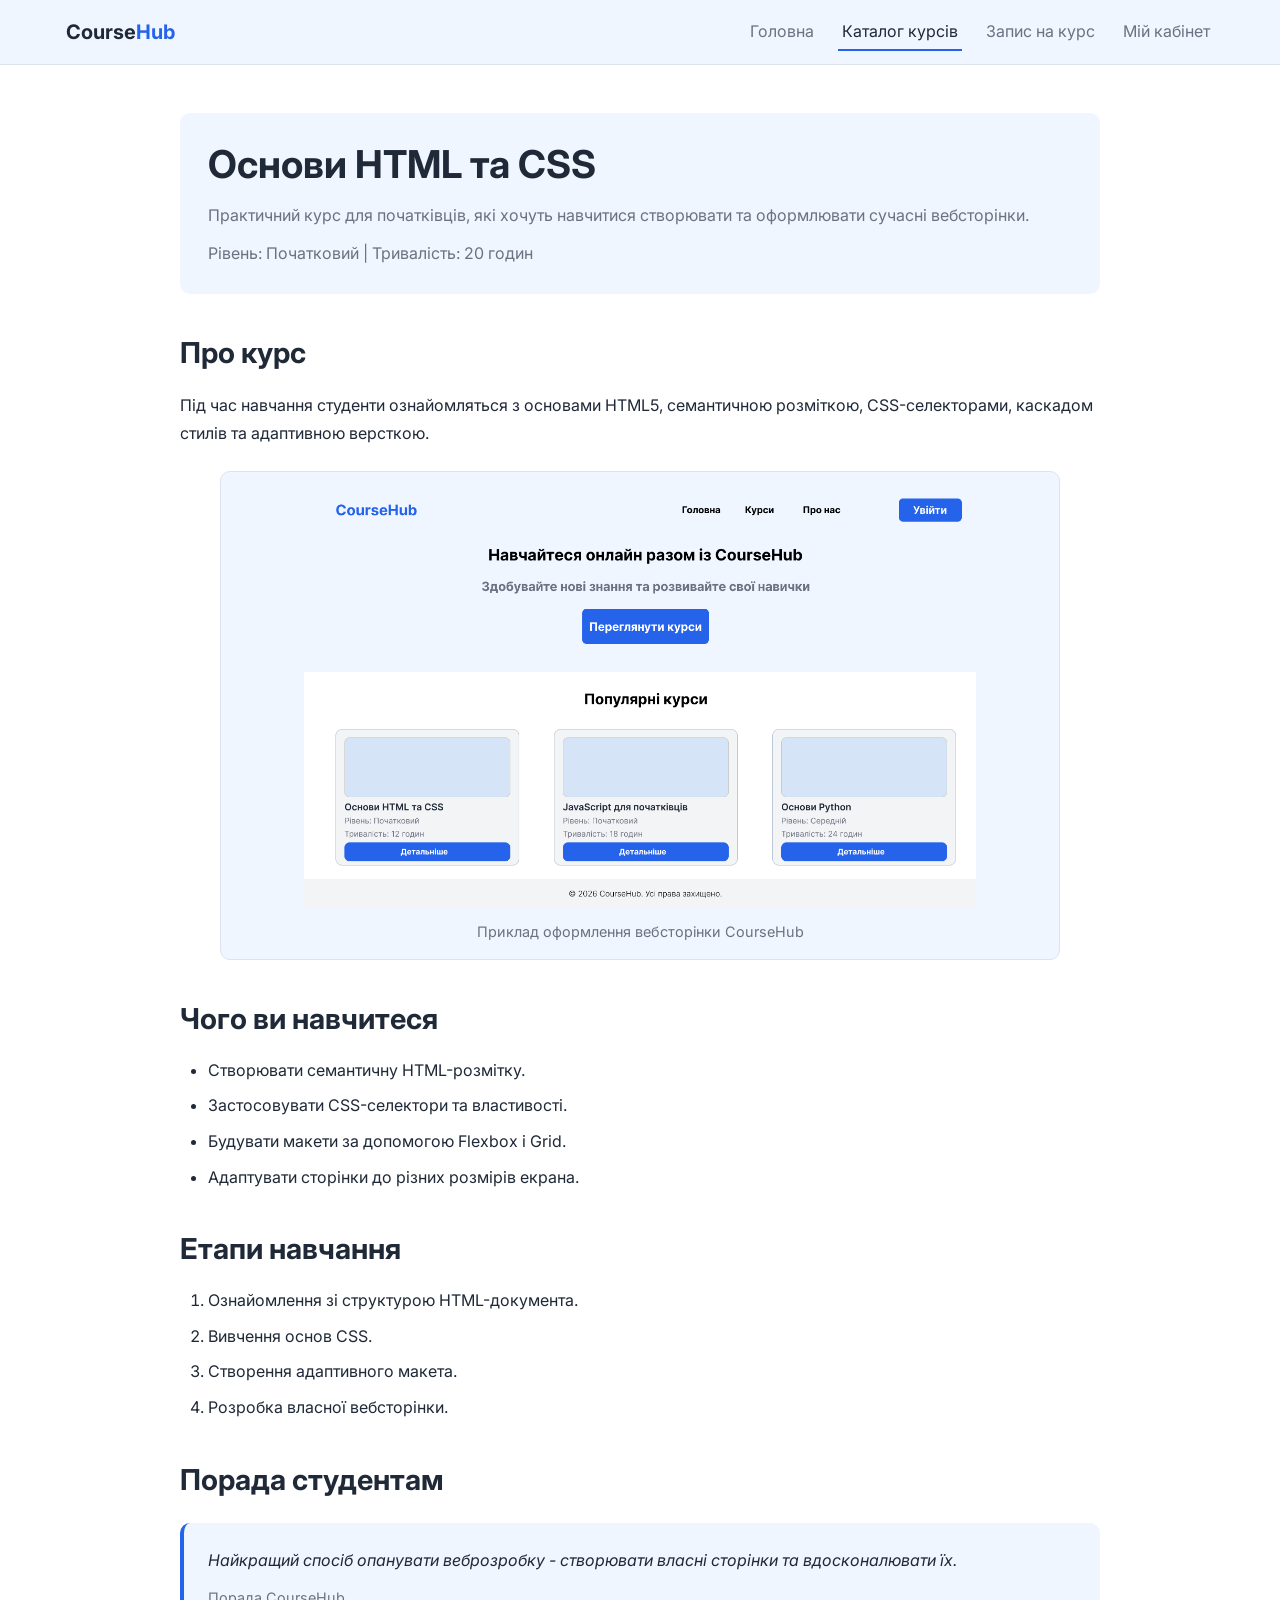
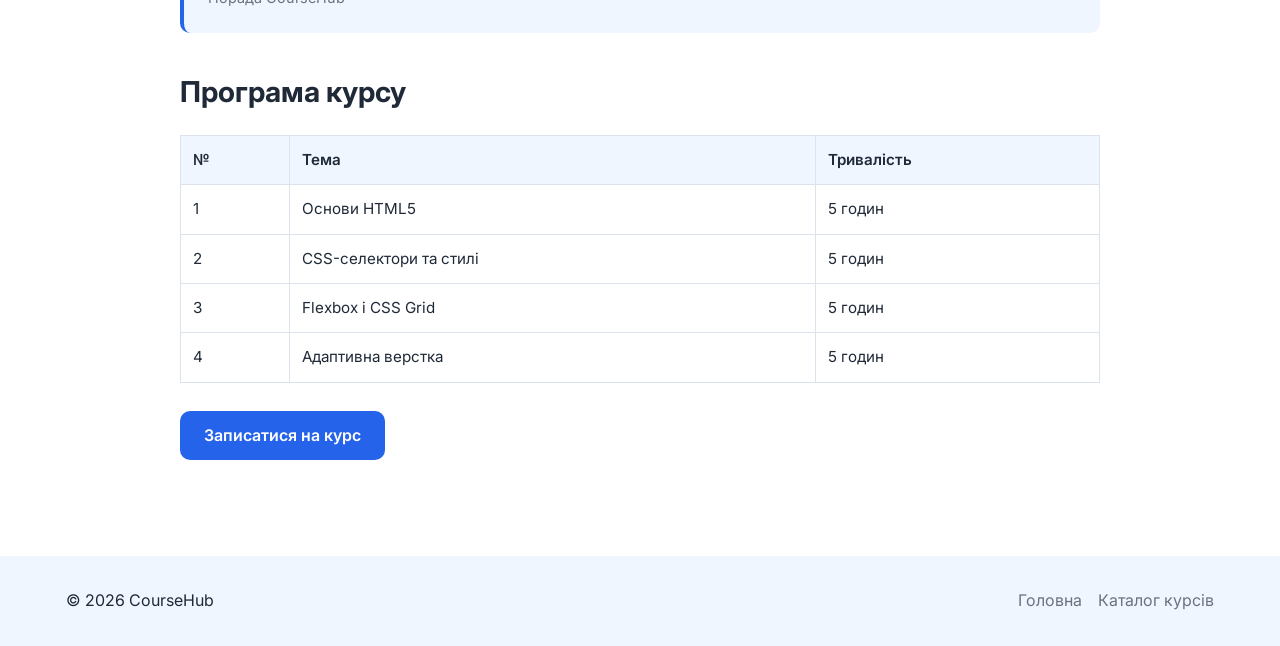
==== src/pages/course.html @ e133f470 "lab03: complete individual assignment" ====
<!DOCTYPE html>
<html lang="uk">
<head>
    <meta charset="UTF-8">
    <meta name="viewport" content="width=device-width, initial-scale=1">
    <title>Основи HTML та CSS - CourseHub</title>
    <link rel="stylesheet" href="../css/style.css">
</head>
<body>
    <header class="header">
        <div class="container header__inner">
            <a class="logo" href="../index.html">Course<span>Hub</span></a>

            <nav class="nav" aria-label="Головне меню">
                <ul class="nav__list">
                    <li>
                        <a class="nav__link" href="../index.html">Головна</a>
                    </li>
                    <li>
                        <a class="nav__link nav__link--active"
                           href="courses.html" aria-current="page">Каталог курсів</a>
                    </li>
                    <li>
                        <a class="nav__link" href="enroll.html">Запис на курс</a>
                    </li>
                    <li>
                        <a class="nav__link" href="profile.html">Мій кабінет</a>
                    </li>
                </ul>
            </nav>
        </div>
    </header>

<main class="container">
    <article class="section course-detail">

        <header class="course-detail__header">
            <h1>Основи HTML та CSS</h1>
            <p>
                Практичний курс для початківців, які хочуть навчитися
                створювати та оформлювати сучасні вебсторінки.
            </p>
            <p>Рівень: Початковий | Тривалість: 20 годин</p>
        </header>

        <section class="course-detail__section">
            <h2>Про курс</h2>
            <p>
                Під час навчання студенти ознайомляться з основами
                HTML5, семантичною розміткою, CSS-селекторами,
                каскадом стилів та адаптивною версткою.
            </p>

            <figure class="course-detail__figure">
                <img
                    src="../assets/img/course-preview.png"
                    alt="Приклад вебсторінки освітньої платформи CourseHub"
                    width="1280"
                    loading="lazy"
                >
                <figcaption>
                    Приклад оформлення вебсторінки CourseHub
                </figcaption>
            </figure>
        </section>

        <section class="course-detail__section">
            <h2>Чого ви навчитеся</h2>

            <ul>
                <li>Створювати семантичну HTML-розмітку.</li>
                <li>Застосовувати CSS-селектори та властивості.</li>
                <li>Будувати макети за допомогою Flexbox і Grid.</li>
                <li>Адаптувати сторінки до різних розмірів екрана.</li>
            </ul>
        </section>

        <section class="course-detail__section">
            <h2>Етапи навчання</h2>

            <ol>
                <li>Ознайомлення зі структурою HTML-документа.</li>
                <li>Вивчення основ CSS.</li>
                <li>Створення адаптивного макета.</li>
                <li>Розробка власної вебсторінки.</li>
            </ol>
        </section>

        <section class="course-detail__section">
            <h2>Порада студентам</h2>

            <blockquote>
                <p>
                    Найкращий спосіб опанувати веброзробку -
                    створювати власні сторінки та вдосконалювати їх.
                </p>
                <footer>Порада CourseHub</footer>
            </blockquote>
        </section>

        <section class="course-detail__section">
            <h2>Програма курсу</h2>

            <table class="course-table">
                <thead>
                    <tr>
                        <th scope="col">№</th>
                        <th scope="col">Тема</th>
                        <th scope="col">Тривалість</th>
                    </tr>
                </thead>

                <tbody>
                    <tr>
                        <td>1</td>
                        <td>Основи HTML5</td>
                        <td>5 годин</td>
                    </tr>
                    <tr>
                        <td>2</td>
                        <td>CSS-селектори та стилі</td>
                        <td>5 годин</td>
                    </tr>
                    <tr>
                        <td>3</td>
                        <td>Flexbox і CSS Grid</td>
                        <td>5 годин</td>
                    </tr>
                    <tr>
                        <td>4</td>
                        <td>Адаптивна верстка</td>
                        <td>5 годин</td>
                    </tr>
                </tbody>
            </table>
        </section>

        <a class="btn" href="enroll.html">
            Записатися на курс
        </a>

    </article>
</main>

    <footer class="footer">
        <div class="container footer__inner">
            <p>© 2026 CourseHub</p>
            <ul class="footer__list">
                <li><a href="../index.html">Головна</a></li>
                <li><a href="courses.html">Каталог курсів</a></li>
            </ul>
        </div>
    </footer>
</body>
</html>
---- src/css/style.css ----
@import url("https://fonts.googleapis.com/css2?family=Inter:wght@400;500;600;700&display=swap");

/* ---------- 1. Змінні та скидання ---------- */

:root {
    --color-primary: #2563EB;
    --color-text: #1F2937;
    --color-muted: #6B7280;
    --color-bg: #FFFFFF;
    --color-surface: #EFF6FF;
    --color-image: #E8F0FB;
    --color-border: #DCE3EC;
    --radius: 10px;
    --gap: clamp(16px, 2vw, 28px);
    --container: 1200px;
}

*, *::before, *::after {
    box-sizing: border-box;
}

body, h1, h2, h3, p, ul {
    margin: 0;
    padding: 0;
}

ul {
    list-style: none;
}

a {
    text-decoration: none;
    color: inherit;
}

img {
    max-width: 100%;
    height: auto;
    display: block;
}

/* ---------- 2. Типографіка ---------- */

body {
    font-family: "Inter", Arial, sans-serif;
    font-size: 16px;
    line-height: 1.6;
    color: var(--color-text);
    background: var(--color-bg);
}

h1 {
    font-size: clamp(1.6rem, 3vw, 2.4rem);
    line-height: 1.2;
}

h2 {
    font-size: clamp(1.3rem, 2.4vw, 1.8rem);
}


/* ---------- 3. Макет ---------- */

.container {
    max-width: var(--container);
    margin-inline: auto;
    padding-inline: var(--gap);
}

.header {
    position: sticky;
    top: 0;
    z-index: 10;
    background: var(--color-surface);
    border-bottom: 1px solid var(--color-border);
}

.header__inner {
    display: flex;
    align-items: center;
    justify-content: space-between;
    gap: 24px;
    min-height: 64px;
}

.logo {
    font-weight: 700;
    font-size: 1.25rem;
}

.logo span {
    color: var(--color-primary);
}

.nav__list {
    display: flex;
    gap: 20px;
}

.nav__link {
    padding: 8px 4px;
    color: var(--color-muted);
    border-bottom: 2px solid transparent;
}

.nav__link:hover,
.nav__link:focus-visible {
    color: var(--color-primary);
}

.nav__link--active {
    color: var(--color-text);
    border-bottom-color: var(--color-primary);
}


/* ---------- 4. Компоненти ---------- */

/* ---------- Макет каталогу курсів ---------- */

.catalog {
    display: grid;
    grid-template-columns: 260px minmax(0, 1fr);
    grid-template-areas: "filter items";
    gap: var(--gap);
    padding-block: 32px;
}

.catalog__filter {
    grid-area: filter;
    align-self: start;
    position: sticky;
    top: 80px;
    padding: 16px;
    background: var(--color-surface);
    border-radius: var(--radius);
}

.catalog__items {
    grid-area: items;
    min-width: 0;
}

/* Форма фільтрації */

.catalog__filter form {
    display: grid;
    gap: 8px;
    margin-top: 16px;
}

.catalog__filter label {
    margin-top: 8px;
    font-weight: 600;
}

.catalog__filter input,
.catalog__filter select {
    width: 100%;
    min-width: 0;
    padding: 10px;
    border: 1px solid var(--color-border);
    border-radius: var(--radius);
    font: inherit;
}

.catalog__filter .btn {
    margin-top: 12px;
    border: none;
    cursor: pointer;
}

.hero {
    background: var(--color-surface);
    padding-block: 64px;
    text-align: center;
}

.hero__text {
    color: var(--color-muted);
    margin-block: 12px 24px;
}

.btn {
    display: inline-block;
    padding: 12px 24px;
    background: var(--color-primary);
    color: #fff;
    border-radius: var(--radius);
    font-weight: 600;
}

.btn--sm {
    padding: 8px 16px;
    font-size: .9rem;
}

.section {
    padding-block: 48px;
}

.section__title {
    margin-bottom: 24px;
}

.cards {
    display: grid;
    gap: var(--gap);
    grid-template-columns: repeat(auto-fill, minmax(240px, 1fr));
}

.card {
    display: flex;
    flex-direction: column;
    gap: 8px;
    padding: 16px;
    border: 1px solid var(--color-border);
    border-radius: var(--radius);
    background: #fff;
}

.card__title {
    font-size: 1.1rem;
}

.card .btn {
    margin-top: auto;
    text-align: center;
}

.footer {
    background: var(--color-surface);
    padding-block: 32px;
    margin-top: 48px;
}

.footer__inner {
    display: flex;
    justify-content: space-between;
    gap: 16px;
    flex-wrap: wrap;
}

.footer__list {
    display: flex;
    gap: 16px;
    color: var(--color-muted);
}

/* ---------- Дошка навчальних завдань ---------- */

.task-board {
    max-width: 100%;
    overflow-x: auto;
    margin-top: 20px;
    padding-block: 12px 16px;
    scrollbar-width: thin;
    scrollbar-color: var(--color-primary) var(--color-surface);
}

.task-board__columns {
    display: grid;
    grid-template-columns: repeat(4, minmax(260px, 1fr));
    gap: var(--gap);
    min-width: 1124px;
}

.task-column {
    display: flex;
    flex-direction: column;
    gap: 12px;
    padding: 16px;
    background: var(--color-surface);
    border: 1px solid var(--color-border);
    border-radius: var(--radius);
}

.task-column h3 {
    font-size: 1.1rem;
    margin-bottom: 8px;
}

.task-card {
    padding: 16px;
    background: var(--color-bg);
    border: 1px solid var(--color-border);
    border-radius: var(--radius);
}

.task-card h4 {
    margin: 0 0 8px;
    font-size: 1rem;
}

.task-card p {
    color: var(--color-muted);
    font-size: .9rem;
}

.task-board:focus-visible {
    outline: 2px solid var(--color-primary);
    outline-offset: 2px;
}

/* ---------- Сторінка окремого курсу ---------- */

.course-detail {
    max-width: 920px;
    margin-inline: auto;
}

.course-detail__header {
    padding: 28px;
    background: var(--color-surface);
    border-radius: var(--radius);
}

.course-detail__header h1 {
    margin-bottom: 16px;
    color: var(--color-text);
}

.course-detail__header p {
    margin-top: 12px;
    color: var(--color-muted);
}

.course-detail__section {
    margin-top: 36px;
}

.course-detail__section h2 {
    margin-bottom: 16px;
    color: var(--color-text);
}

.course-detail__section > p {
    line-height: 1.7;
}

/* Списки */

.course-detail__section ul,
.course-detail__section ol {
    padding-left: 28px;
    margin-top: 16px;
}

.course-detail__section ul {
    list-style-type: disc;
}

.course-detail__section ol {
    list-style-type: decimal;
}

.course-detail__section li {
    margin-bottom: 10px;
    line-height: 1.6;
}

/* Зображення */

.course-detail__figure {
    margin-top: 24px;
    padding: 16px;
    background: var(--color-surface);
    border: 1px solid var(--color-border);
    border-radius: var(--radius);
}

.course-detail__figure img {
    display: block;
    width: 100%;
    height: auto;
    max-height: 420px;
    object-fit: contain;
    border-radius: var(--radius);
}

.course-detail__figure figcaption {
    margin-top: 12px;
    color: var(--color-muted);
    font-size: 0.9rem;
    text-align: center;
}

/* Цитата */

.course-detail blockquote {
    margin: 20px 0;
    padding: 24px;
    background: var(--color-surface);
    border-left: 4px solid var(--color-primary);
    border-radius: var(--radius);
}

.course-detail blockquote p {
    font-style: italic;
    line-height: 1.7;
}

.course-detail blockquote footer {
    margin-top: 12px;
    color: var(--color-muted);
    font-size: 0.9rem;
}

/* Таблиця */

.course-table {
    width: 100%;
    border-collapse: collapse;
    margin-top: 20px;
    font-size: 0.95rem;
}

.course-table th,
.course-table td {
    padding: 12px;
    border: 1px solid var(--color-border);
    text-align: left;
    overflow-wrap: anywhere;
}

.course-table th {
    background: var(--color-surface);
    color: var(--color-text);
    font-weight: 600;
}

.course-table tbody tr:hover {
    background: var(--color-surface);
}

/* Кнопка запису */

.course-detail > .btn {
    margin-top: 28px;
}
/* Посилання на сторінку курсу */

.course-link {
    color: var(--color-text);
    text-decoration: none;
}

.course-link:hover,
.course-link:focus-visible {
    color: var(--color-primary);
    text-decoration: underline;
}

/* ---------- 5. Медіазапити ---------- */

@media (max-width: 768px) {
    .header__inner {
        min-height: 56px;
        flex-wrap: wrap;
        padding-block: 8px;
    }

    .nav__list {
        gap: 12px;
        font-size: .9rem;
    }

    .hero {
        padding-block: 40px;
    }

    .catalog {
        grid-template-columns: 1fr;
        grid-template-areas:
            "filter"
            "items";
    }

    .catalog__filter {
        position: static;
    }
}


@media (max-width: 420px) {
    .header__inner {
        flex-direction: column;
        align-items: flex-start;
        gap: 8px;
    }

    .nav {
        width: 100%;
    }

    .nav__list {
        flex-wrap: wrap;
        justify-content: center;
        gap: 8px 12px;
    }

    .footer__inner {
        flex-direction: column;
        align-items: flex-start;
    }
}
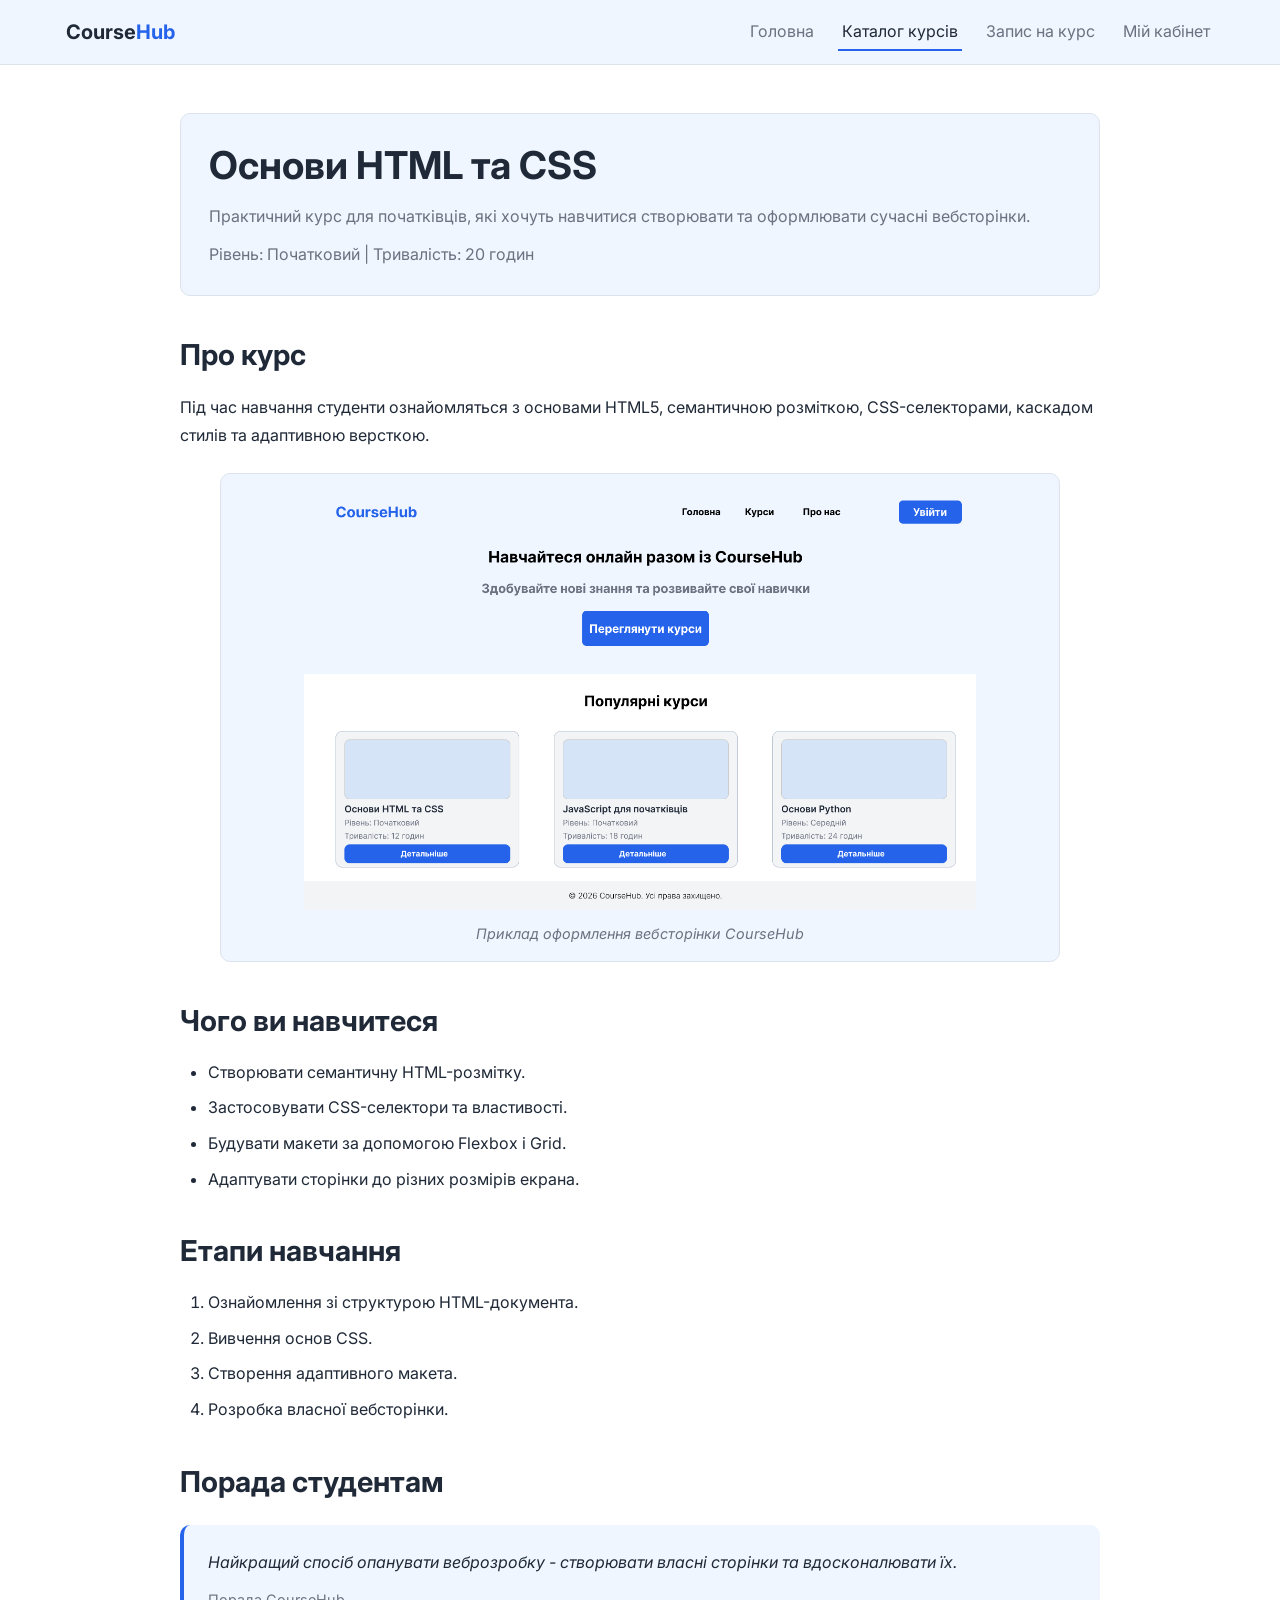
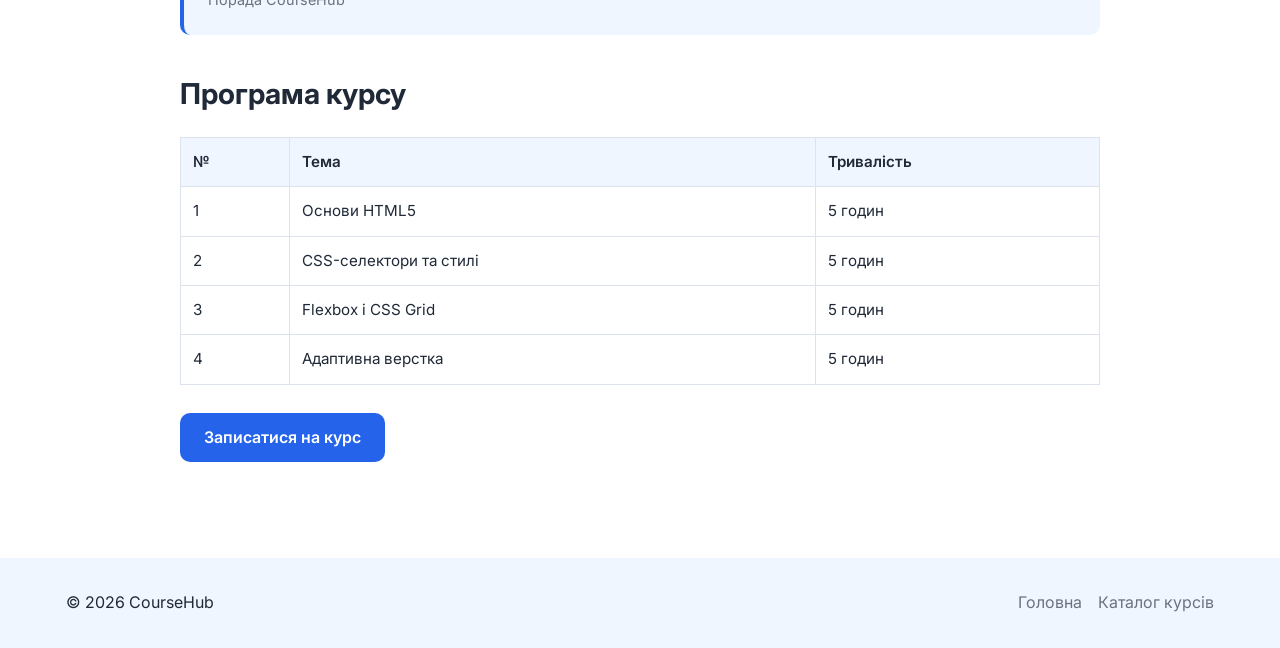
==== commit 14c8555f: "lab03: finalize CSS lab and report" ====
--- a/src/pages/course.html
+++ b/src/pages/course.html
@@ -1,4 +1,3 @@
-
 <!DOCTYPE html>
 <html lang="uk">
 <head>
@@ -6,6 +5,12 @@
     <meta name="viewport" content="width=device-width, initial-scale=1">
     <title>Основи HTML та CSS - CourseHub</title>
     <link rel="stylesheet" href="../css/style.css">
+
+    <style>
+        .course-detail__header {
+            border: 1px solid var(--color-border);
+        }
+    </style>
 </head>
 <body>
     <header class="header">
@@ -59,7 +64,7 @@
                     width="1280"
                     loading="lazy"
                 >
-                <figcaption>
+                <figcaption style="font-style: italic;">
                     Приклад оформлення вебсторінки CourseHub
                 </figcaption>
             </figure>
